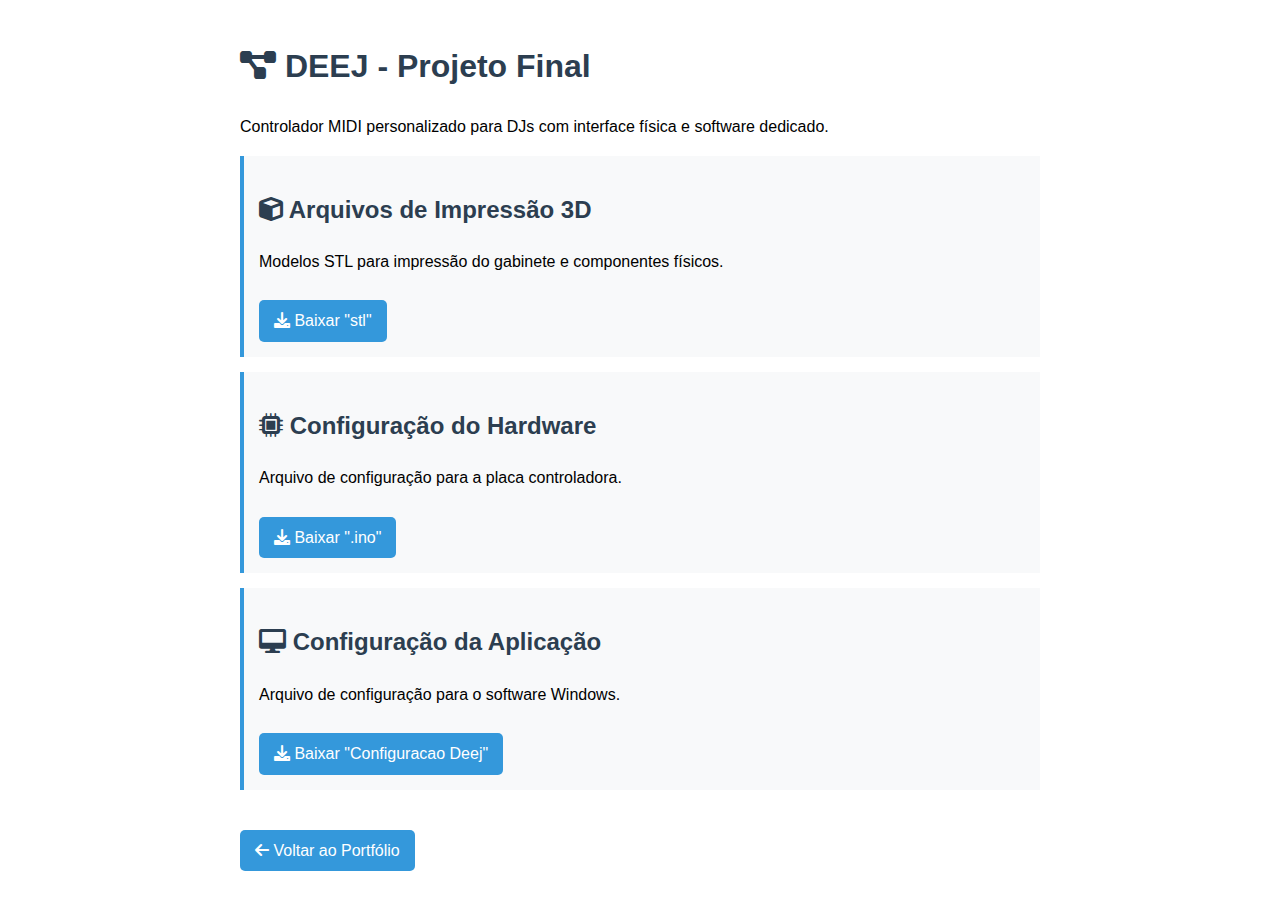
==== deej-projeto.html @ 7f27a81d "Create deej-projeto.html" ====
<!DOCTYPE html>
<html lang="pt-BR">
<head>
    <meta charset="UTF-8">
    <meta name="viewport" content="width=device-width, initial-scale=1.0">
    <title>DEEJ - Projeto Final</title>
    <link rel="stylesheet" href="https://cdnjs.cloudflare.com/ajax/libs/font-awesome/6.0.0/css/all.min.css">
    <style>
        body {
            font-family: Arial, sans-serif;
            line-height: 1.6;
            max-width: 800px;
            margin: 0 auto;
            padding: 20px;
        }
        h1, h2 {
            color: #2c3e50;
        }
        .arquivo {
            background-color: #f8f9fa;
            padding: 15px;
            margin-bottom: 15px;
            border-left: 4px solid #3498db;
        }
        .btn {
            display: inline-block;
            background: #3498db;
            color: white;
            padding: 8px 15px;
            text-decoration: none;
            border-radius: 5px;
            margin-top: 10px;
        }
        .btn:hover {
            background: #2980b9;
        }
        .voltar {
            margin-top: 30px;
        }
    </style>
</head>
<body>
    <h1><i class="fas fa-project-diagram"></i> DEEJ - Projeto Final</h1>
    <p>Controlador MIDI personalizado para DJs com interface física e software dedicado.</p>

    <div class="arquivo">
        <h2><i class="fas fa-cube"></i> Arquivos de Impressão 3D</h2>
        <p>Modelos STL para impressão do gabinete e componentes físicos.</p>
        <a href="Arquivos/DEEJ_STL.zip" class="btn" download>
            <i class="fas fa-download"></i> Baixar "stl"
        </a>
    </div>

    <div class="arquivo">
        <h2><i class="fas fa-microchip"></i> Configuração do Hardware</h2>
        <p>Arquivo de configuração para a placa controladora.</p>
        <a href="Arquivos/DEEJ_Configuracao.ino" class="btn" download>
            <i class="fas fa-download"></i> Baixar ".ino"
        </a>
    </div>

    <div class="arquivo">
        <h2><i class="fas fa-desktop"></i> Configuração da Aplicação</h2>
        <p>Arquivo de configuração para o software Windows.</p>
        <a href="Arquivos/Configuracao_Deej.exe" class="btn" download>
            <i class="fas fa-download"></i> Baixar "Configuracao Deej"
        </a>
    </div>

    <div class="voltar">
        <a href="index.html" class="btn">
            <i class="fas fa-arrow-left"></i> Voltar ao Portfólio
        </a>
    </div>
</body>
</html>
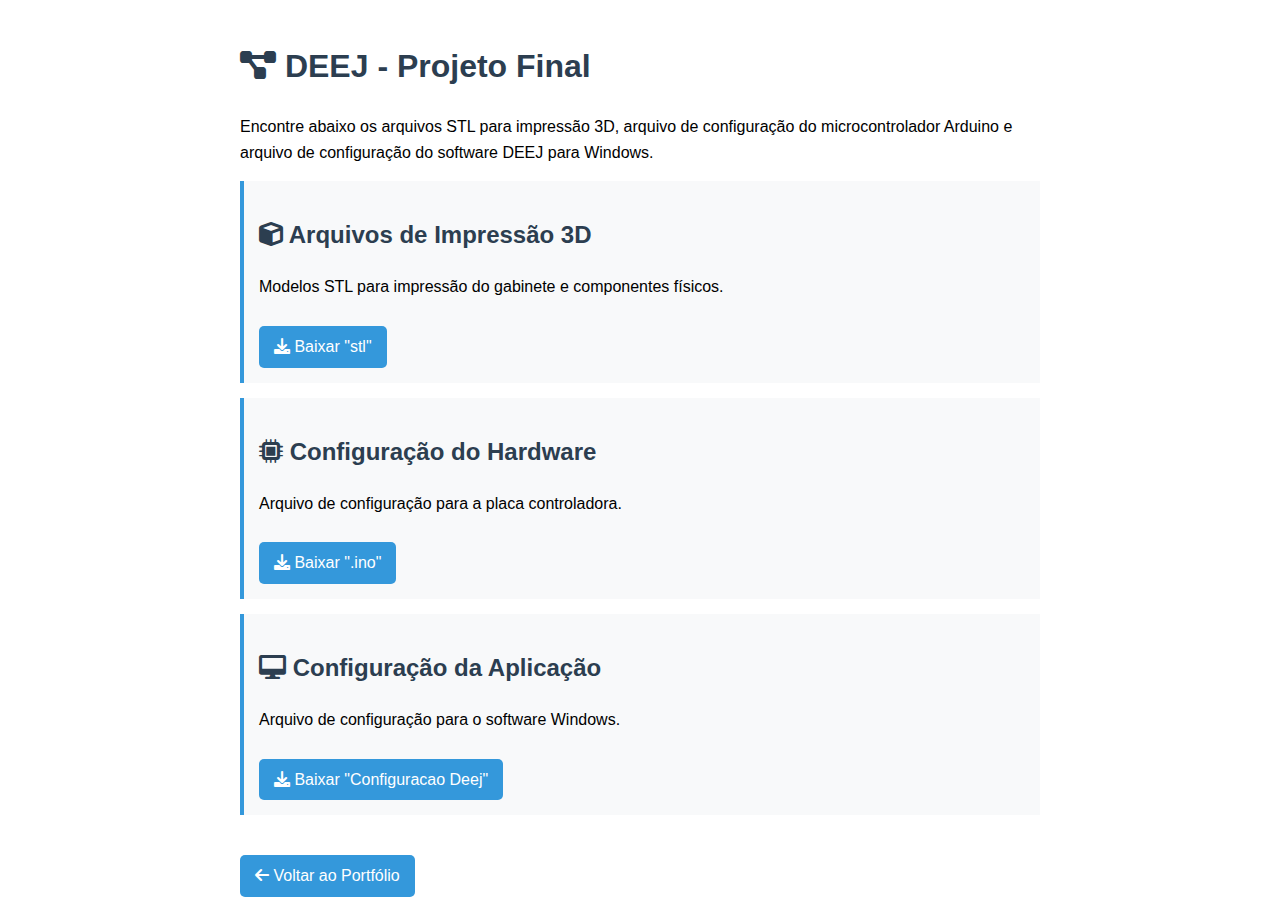
==== commit bc770570: "Update deej-projeto.html" ====
--- a/deej-projeto.html
+++ b/deej-projeto.html
@@ -41,7 +41,7 @@
 </head>
 <body>
     <h1><i class="fas fa-project-diagram"></i> DEEJ - Projeto Final</h1>
-    <p>Controlador MIDI personalizado para DJs com interface física e software dedicado.</p>
+   <p>Encontre abaixo os arquivos STL para impressão 3D, arquivo de configuração do microcontrolador Arduino e arquivo de configuração do software DEEJ para Windows.</p>
 
     <div class="arquivo">
         <h2><i class="fas fa-cube"></i> Arquivos de Impressão 3D</h2>
@@ -54,7 +54,7 @@
     <div class="arquivo">
         <h2><i class="fas fa-microchip"></i> Configuração do Hardware</h2>
         <p>Arquivo de configuração para a placa controladora.</p>
-        <a href="Arquivos/DEEJ_Configuracao.ino" class="btn" download>
+        <a href="Arquivos/deej_projeto_final.ino" class="btn" download>
             <i class="fas fa-download"></i> Baixar ".ino"
         </a>
     </div>
@@ -62,15 +62,15 @@
     <div class="arquivo">
         <h2><i class="fas fa-desktop"></i> Configuração da Aplicação</h2>
         <p>Arquivo de configuração para o software Windows.</p>
-        <a href="Arquivos/Configuracao_Deej.exe" class="btn" download>
+        <a href="Arquivos/config.yaml" class="btn" download>
             <i class="fas fa-download"></i> Baixar "Configuracao Deej"
         </a>
     </div>
 
-    <div class="voltar">
-        <a href="index.html" class="btn">
-            <i class="fas fa-arrow-left"></i> Voltar ao Portfólio
-        </a>
-    </div>
+  <div class="voltar">
+    <a href="index.html?secao=portfolio" class="btn">
+        <i class="fas fa-arrow-left"></i> Voltar ao Portfólio
+    </a>
+</div>
 </body>
 </html>
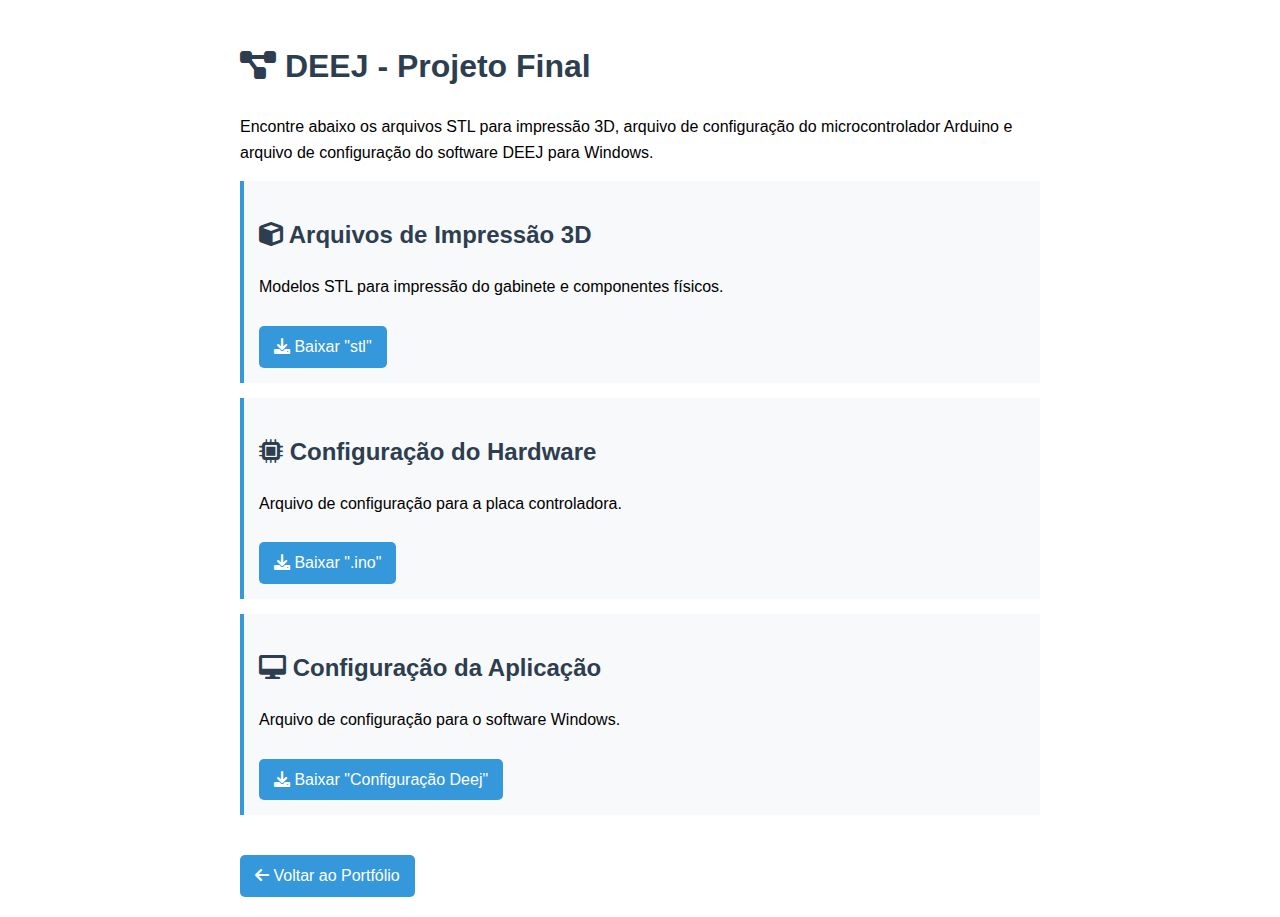
==== commit fb0bc6e4: "Update deej-projeto.html" ====
--- a/deej-projeto.html
+++ b/deej-projeto.html
@@ -63,7 +63,7 @@
         <h2><i class="fas fa-desktop"></i> Configuração da Aplicação</h2>
         <p>Arquivo de configuração para o software Windows.</p>
         <a href="Arquivos/config.yaml" class="btn" download>
-            <i class="fas fa-download"></i> Baixar "Configuracao Deej"
+            <i class="fas fa-download"></i> Baixar "Configuração Deej"
         </a>
     </div>
 
